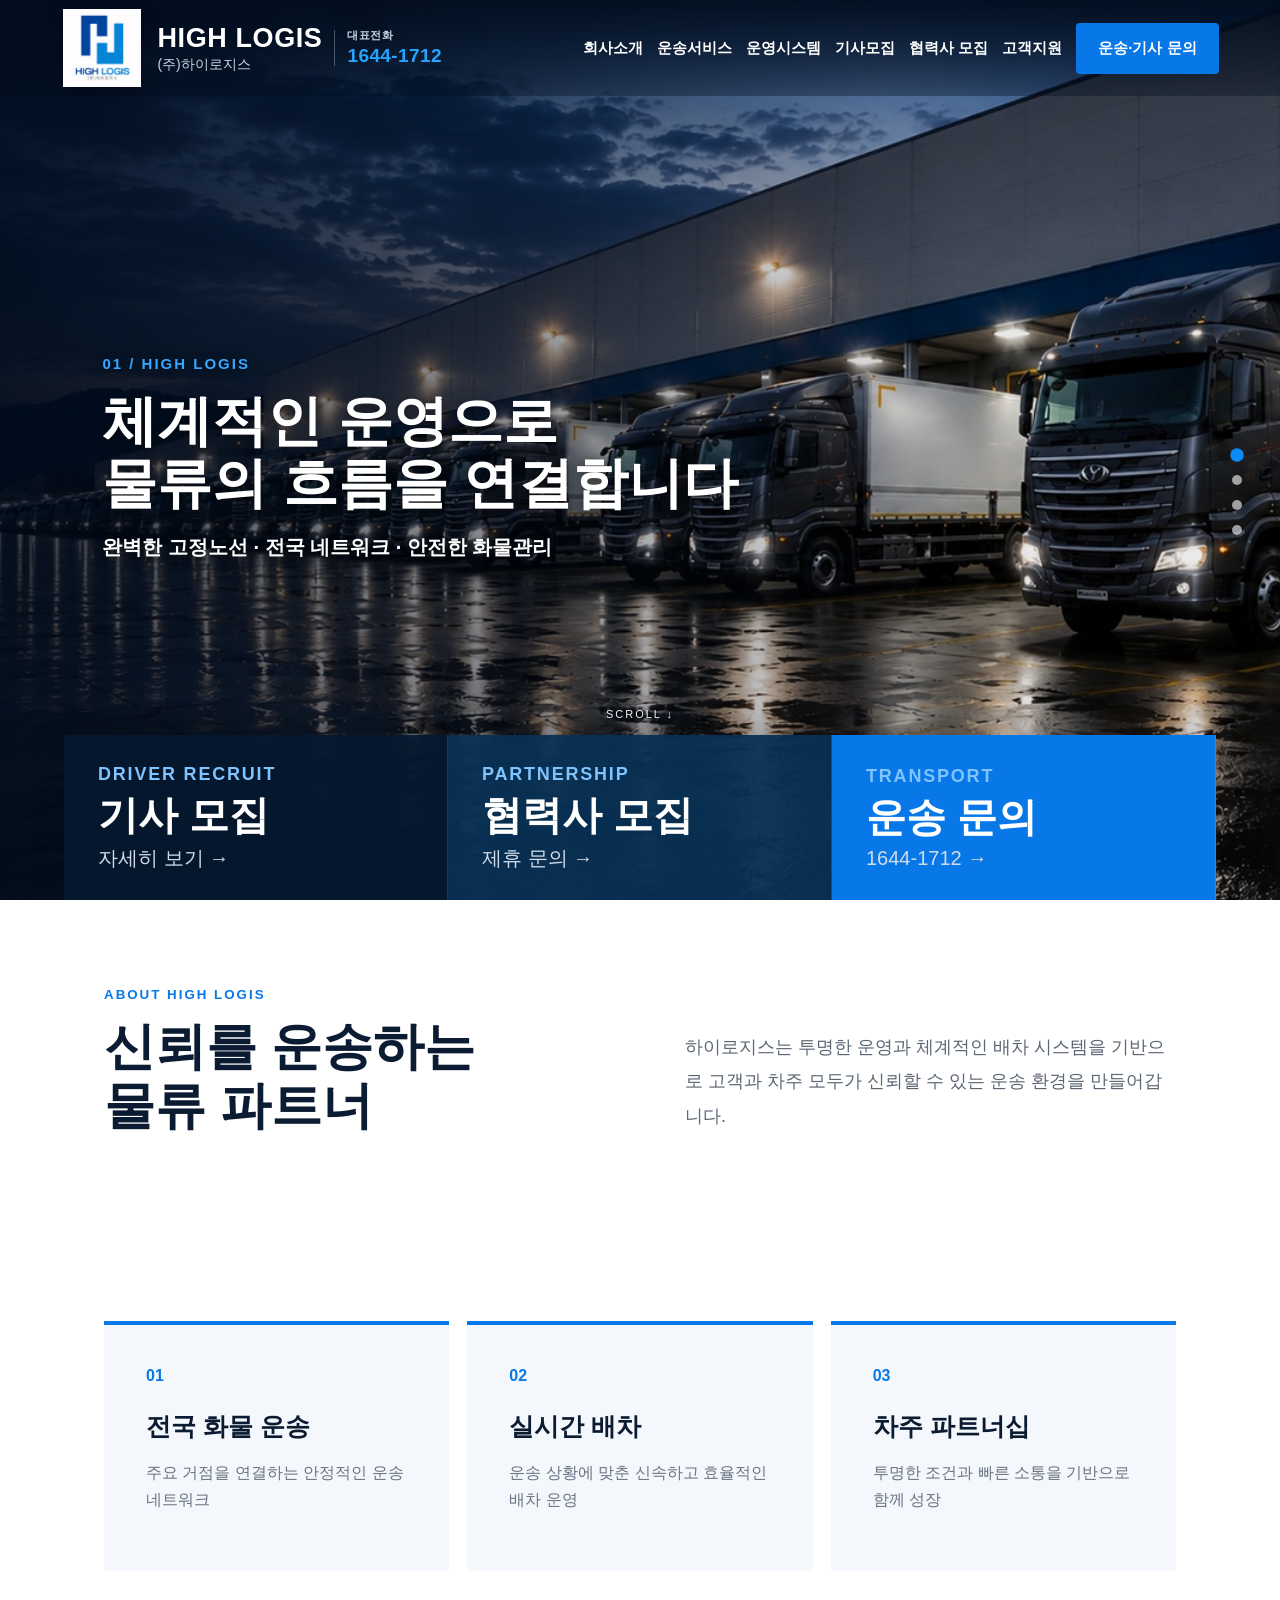
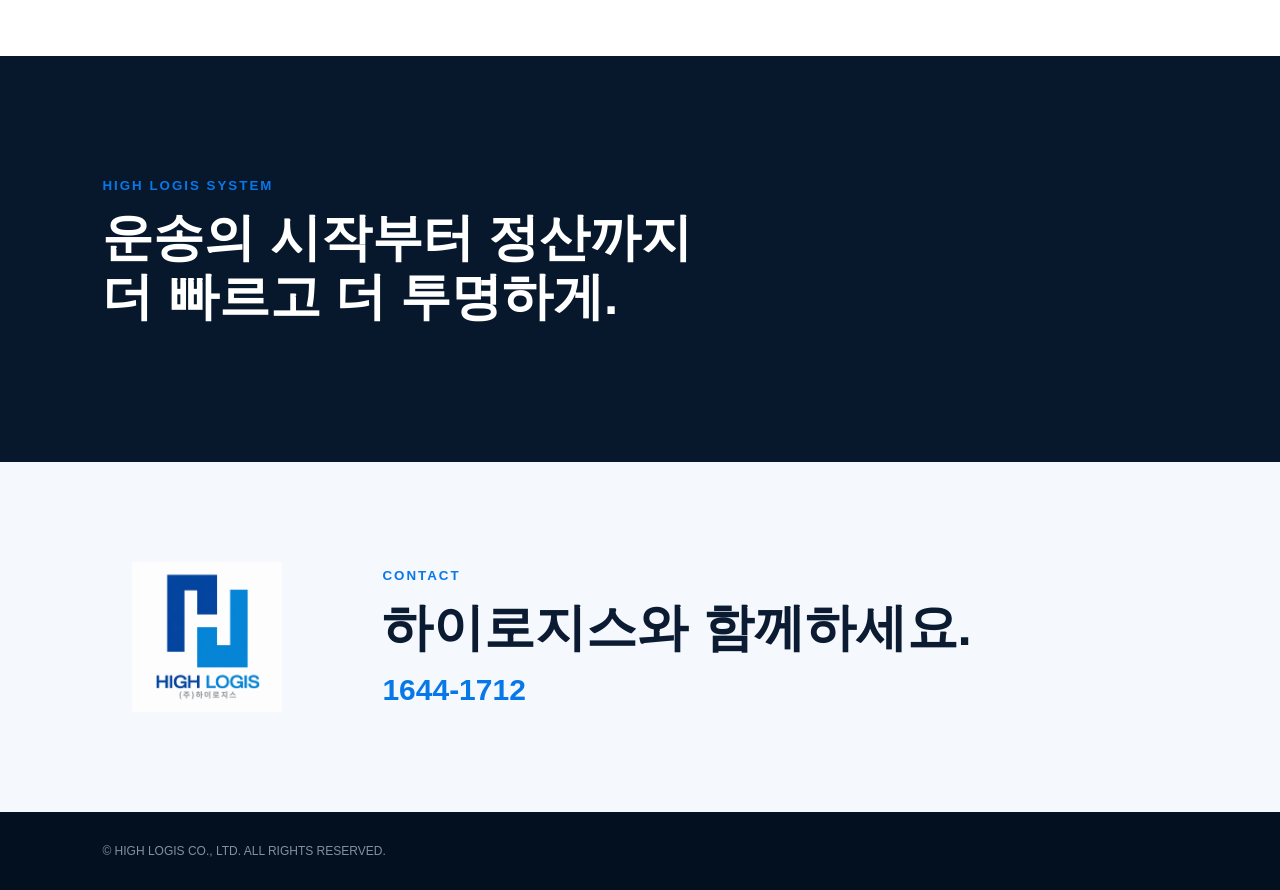
==== index.html @ a231435c "Add files via upload" ====
<!doctype html>
<html lang="ko">
<head>
  <meta charset="utf-8">
  <meta name="viewport" content="width=device-width,initial-scale=1">
  <meta name="description" content="주식회사 하이로지스 - 정직한 운송, 빠른 정산">
  <title>주식회사 하이로지스 | HIGH LOGIS</title>
  <link rel="stylesheet" href="style.css?v=9">
</head>
<body>
<header class="header">
  <a class="brand" href="#top"><img src="logo.png" alt="HIGH LOGIS"><span><strong>HIGH LOGIS</strong><small>(주)하이로지스</small></span></a>
  <a class="header-phone" href="tel:1644-1712"><small>대표전화</small><strong>1644-1712</strong></a>
  <nav class="nav">
    <a href="about.html">회사소개</a><a href="service.html">운송서비스</a><a href="system.html" onclick="window.location.href='system.html'; return false;">운영시스템</a><a href="driver.html">기사모집</a><a href="partner.html">협력사 모집</a><a href="#contact">고객지원</a>
  </nav>
  <a class="cta" href="#" class="cta inquiry-open">운송·기사 문의</a>
</header>

<main id="top">
<section class="hero" aria-label="하이로지스 메인 슬라이드">
  <div class="slides">
    <!-- 확정 순서: 기존 3 → 2 → 1 → 4 -->
    <article class="slide active" style="--bg:url('slide3.jpg')"><div class="shade"></div><div class="copy"><span>01 / HIGH LOGIS</span><h1>체계적인 운영으로<br>물류의 흐름을 연결합니다</h1><p>완벽한 고정노선 · 전국 네트워크 · 안전한 화물관리</p></div></article>
    <article class="slide" style="--bg:url('slide2.jpg')"><div class="shade"></div><div class="copy dark"><span>02 / TRANSPORT</span><h2>전국을 연결하는<br>전문 운송 서비스</h2><p>수도권부터 중·장거리까지 안정적인 운송 서비스를 제공합니다.</p></div></article>
    <article class="slide" style="--bg:url('slide1.jpg')"><div class="shade"></div><div class="copy"><span>03 / TRUST</span><h2>정직한 운송,<br>빠른 정산</h2><p>신뢰로 연결하는 운송 파트너, 하이로지스</p></div></article>
    <article class="slide" style="--bg:url('slide4.jpg')"><div class="shade"></div><div class="copy dark"><span>04 / PROMISE</span><h2>24시간 멈추지 않는<br>하이로지스의 약속</h2><p>고객의 소중한 화물을 안전하고 신속하게 목적지까지 운송합니다.</p></div></article>
  </div>
  <div class="dots" aria-label="슬라이드 선택"><button class="on" aria-label="1번"></button><button aria-label="2번"></button><button aria-label="3번"></button><button aria-label="4번"></button></div>
  <div class="scroll">SCROLL ↓</div>
  <div class="quickbar">
    <a id="drivers" href="driver.html"><small>DRIVER RECRUIT</small><strong>기사 모집</strong><span>자세히 보기 →</span></a>
    <a id="partners" href="partner.html"><small>PARTNERSHIP</small><strong>협력사 모집</strong><span>제휴 문의 →</span></a>
    <a href="tel:1644-1712"><small>TRANSPORT</small><strong>운송 문의</strong><span>1644-1712 →</span></a>
  </div>
</section>

<section id="company" class="section intro"><div><small>ABOUT HIGH LOGIS</small><h2>신뢰를 운송하는<br>물류 파트너</h2></div><p>하이로지스는 투명한 운영과 체계적인 배차 시스템을 기반으로 고객과 차주 모두가 신뢰할 수 있는 운송 환경을 만들어갑니다.</p></section>
<section id="service" class="section cards"><article><b>01</b><h3>전국 화물 운송</h3><p>주요 거점을 연결하는 안정적인 운송 네트워크</p></article><article><b>02</b><h3>실시간 배차</h3><p>운송 상황에 맞춘 신속하고 효율적인 배차 운영</p></article><article><b>03</b><h3>차주 파트너십</h3><p>투명한 조건과 빠른 소통을 기반으로 함께 성장</p></article></section>
<section id="system" class="band"><small>HIGH LOGIS SYSTEM</small><h2>운송의 시작부터 정산까지<br>더 빠르고 더 투명하게.</h2></section>
<section id="contact" class="contact"><img src="logo.png" alt="HIGH LOGIS"><div><small>CONTACT</small><h2>하이로지스와 함께하세요.</h2><a href="tel:1644-1712">1644-1712</a></div></section>
</main>

<div class="inquiry-modal" id="inquiryModal" aria-hidden="true"><div class="inquiry-backdrop"></div><div class="inquiry-box"><button class="inquiry-close" aria-label="닫기">×</button><small>HIGH LOGIS CONTACT</small><h2>어떤 상담이 필요하신가요?</h2><p>문의 유형을 선택해 주세요.</p><div class="inquiry-options"><a href="service.html"><b>운송 문의</b><span>기업 화물 · 고정노선 · 운송 상담 →</span></a><a href="driver.html"><b>기사 문의</b><span>기사 지원 · 노선 · 차량 상담 →</span></a><a href="partner.html"><b>협력사 문의</b><span>화주사 · 운송사 · 물류 제휴 →</span></a></div><a class="inquiry-phone" href="tel:1644-1712">대표전화 1644-1712</a></div></div>
<footer>© HIGH LOGIS CO., LTD. ALL RIGHTS RESERVED.</footer>
<script src="script.js?v=9"></script>
</body>
</html>
---- style.css ----
*{box-sizing:border-box}html{scroll-behavior:smooth}body{margin:0;font-family:Pretendard,"Noto Sans KR",Arial,sans-serif;color:#0b1c32;background:#fff}.header{height:86px;position:fixed;top:0;left:0;right:0;z-index:50;display:flex;align-items:center;padding:10px 5vw;background:linear-gradient(180deg,rgba(2,13,29,.92),rgba(2,13,29,.35));transition:.3s}.header.scrolled{background:rgba(2,13,29,.96);box-shadow:0 8px 30px #0003}.brand img{width:138px;height:66px;object-fit:contain;filter:drop-shadow(0 2px 8px #0005)}.nav{margin-left:auto;display:flex;gap:34px}.nav a,.cta{color:white;text-decoration:none;font-weight:700;font-size:15px}.cta{margin-left:36px;background:#0878e8;padding:14px 20px;border-radius:4px}.hero{height:100vh;min-height:650px;position:relative;overflow:hidden;background:#03101f}.slides,.slide{position:absolute;inset:0}.slide{opacity:0;pointer-events:none;transition:opacity 1.2s ease;background:#061326}.slide::before{content:"";position:absolute;inset:-4%;background-image:var(--bg);background-size:cover;background-position:center;transform:scale(1.03);animation:ken 9s ease-in-out infinite alternate}.slide.active{opacity:1;pointer-events:auto}.shade{position:absolute;inset:0;background:linear-gradient(90deg,rgba(0,10,25,.78) 0%,rgba(0,10,25,.42) 42%,rgba(0,0,0,.08) 75%)}.copy{position:absolute;z-index:2;left:8vw;top:50%;transform:translateY(-42%);color:#fff;text-shadow:0 2px 12px #0007}.copy span{font-size:14px;letter-spacing:2px;font-weight:800;color:#39a7ff}.copy h1,.copy h2{font-size:clamp(38px,4.3vw,74px);line-height:1.12;margin:18px 0}.copy p{font-size:clamp(15px,1.25vw,21px);font-weight:600}.copy.dark{color:#fff}.dots{position:absolute;z-index:5;right:3vw;top:50%;display:grid;gap:15px}.dots button{width:10px;height:10px;border:0;border-radius:50%;background:#fff9;padding:0;cursor:pointer}.dots button.on{background:#0b8cf5;transform:scale(1.35)}.scroll{position:absolute;z-index:5;bottom:26px;left:50%;transform:translateX(-50%);color:#fff;font-size:11px;letter-spacing:2px}.section{max-width:1200px;margin:auto;padding:110px 5vw}.intro{display:grid;grid-template-columns:1fr 1fr;gap:90px;align-items:end}.intro small,.band small,.contact small{color:#0878e8;font-weight:900;letter-spacing:2px}.intro h2,.band h2,.contact h2{font-size:clamp(34px,4vw,58px);line-height:1.15;margin:15px 0}.intro p{font-size:18px;line-height:1.9;color:#5c6775}.cards{display:grid;grid-template-columns:repeat(3,1fr);gap:18px;padding-top:0}.cards article{background:#f4f7fb;padding:42px;min-height:240px;border-top:4px solid #0878e8}.cards b{color:#0878e8}.cards h3{font-size:25px;margin:25px 0 12px}.cards p{color:#697484;line-height:1.7}.band{background:#07182c;color:#fff;padding:120px 8vw}.band h2{max-width:900px}.contact{padding:100px 8vw;display:flex;align-items:center;gap:70px;background:#f5f8fc}.contact img{width:210px;height:150px;object-fit:contain}.contact a{font-size:30px;font-weight:900;color:#0878e8;text-decoration:none}footer{background:#03101f;color:#8290a2;padding:32px 8vw;font-size:12px}@keyframes ken{from{transform:scale(1.03) translate3d(0,0,0)}to{transform:scale(1.12) translate3d(-1%,1%,0)}}@media(max-width:800px){.header{height:72px;padding:6px 18px}.brand img{width:105px;height:58px}.nav{display:none}.cta{margin-left:auto;font-size:12px;padding:11px 13px}.hero{min-height:600px}.slide::before{background-position:62% center}.copy{left:7vw;right:7vw;top:58%}.copy h1,.copy h2{font-size:38px}.copy p{font-size:14px;max-width:80%}.dots{right:18px}.intro{grid-template-columns:1fr;gap:20px}.cards{grid-template-columns:1fr}.section{padding:75px 7vw}.contact{padding:70px 7vw;gap:20px}.contact img{width:110px;height:100px}.contact h2{font-size:30px}}

/* v6: 기존 정상 화면을 유지하면서 상단/하단만 보강 */
.header{height:80px;padding:7px 5vw}
.brand{display:flex;align-items:center;gap:11px;text-decoration:none;color:#fff;min-width:230px}
.brand img{width:66px;height:62px}
.brand span{display:flex;flex-direction:column;line-height:1.05}
.brand strong{font-size:19px;letter-spacing:.6px}
.brand small{font-size:10px;color:#c8d5e5;margin-top:5px}
.nav{gap:24px}
.nav a{font-size:14px}
.cta{margin-left:25px;padding:13px 18px}
.quickbar{position:absolute;z-index:8;left:5vw;right:5vw;bottom:0;height:105px;display:grid;grid-template-columns:repeat(3,1fr);box-shadow:0 -10px 30px #0003}
.quickbar a{display:flex;flex-direction:column;justify-content:center;padding:17px 28px;text-decoration:none;color:#fff;background:rgba(5,24,46,.94);border-right:1px solid #ffffff20}
.quickbar a:nth-child(2){background:rgba(8,48,84,.95)}
.quickbar a:nth-child(3){background:#0878e8}
.quickbar small{font-size:9px;letter-spacing:1.5px;color:#7fc3ff;font-weight:900}
.quickbar strong{font-size:19px;margin:5px 0}
.quickbar span{font-size:11px;color:#d1dbe7}
.scroll{bottom:120px}
.section{padding-top:85px;padding-bottom:85px}
@media(max-width:1150px){.nav{gap:14px}.nav a{font-size:12px}.brand{min-width:195px}.brand strong{font-size:16px}.cta{margin-left:14px}}
@media(max-width:800px){.brand{min-width:0}.brand img{width:52px;height:54px}.brand strong{font-size:14px}.brand small{font-size:8px}.quickbar{left:0;right:0;height:145px}.quickbar a{padding:12px 9px}.quickbar strong{font-size:14px}.quickbar span{font-size:9px}.quickbar small{font-size:7px}.scroll{display:none}}

/* V7 typography */
@media (min-width:1160px){
.header{height:96px;padding:8px 4.8vw}
.brand{min-width:300px;gap:14px}
.brand img{width:82px;height:78px}
.brand strong{font-size:27px}
.brand small{font-size:14px}
.nav{gap:26px}
.nav a{font-size:18px;font-weight:800}
.cta{margin-left:26px;padding:16px 22px;font-size:17px}
.copy span{font-size:15px}
.copy p{font-size:20px;font-weight:700}
.quickbar{height:110px}
.quickbar a{padding:16px 25px}
.quickbar small{font-size:10px}
.quickbar strong{font-size:21px}
.quickbar span{font-size:12px}
.scroll{bottom:124px}
}


/* V8 - requested stronger typography */
@media (min-width:1160px){
  /* top menu: about 50% larger than V7 */
  .nav{gap:24px}
  .nav a{font-size:27px;font-weight:800}
  .cta{font-size:20px;padding:16px 22px}

  /* bottom menu: about 2x V7 */
  .quickbar{height:165px}
  .quickbar a{padding:24px 34px}
  .quickbar small{font-size:18px;letter-spacing:1.8px}
  .quickbar strong{font-size:40px;line-height:1.05;margin:9px 0}
  .quickbar span{font-size:20px}
  .scroll{bottom:180px}
}

/* keep navigation usable on slightly narrower desktops */
@media (min-width:1160px) and (max-width:1500px){
  .brand{min-width:245px}
  .nav{gap:16px}
  .nav a{font-size:22px}
  .cta{margin-left:16px;font-size:17px}
}


/* V9 - top navigation restored, phone added; V8 bottom menu preserved */
@media (min-width:1160px){
  .nav{
    gap:26px;
  }
  .nav a{
    font-size:18px;
    font-weight:800;
  }
  .cta{
    margin-left:26px;
    padding:16px 22px;
    font-size:17px;
  }

  .header-phone{
    display:flex;
    flex-direction:column;
    justify-content:center;
    margin-left:22px;
    padding-left:22px;
    border-left:1px solid rgba(255,255,255,.28);
    text-decoration:none;
    white-space:nowrap;
    line-height:1.05;
  }
  .header-phone small{
    color:#c9d6e5;
    font-size:11px;
    font-weight:700;
    margin-bottom:5px;
    letter-spacing:.5px;
  }
  .header-phone strong{
    color:#25a4ff;
    font-size:23px;
    font-weight:900;
    letter-spacing:.4px;
  }

  /* keep V8 bottom menu exactly prominent */
  .quickbar{height:165px}
  .quickbar a{padding:24px 34px}
  .quickbar small{font-size:18px;letter-spacing:1.8px}
  .quickbar strong{font-size:40px;line-height:1.05;margin:9px 0}
  .quickbar span{font-size:20px}
  .scroll{bottom:180px}
}

@media (min-width:1160px) and (max-width:1500px){
  .brand{min-width:245px}
  .header-phone{margin-left:12px;padding-left:12px}
  .header-phone strong{font-size:19px}
  .nav{gap:14px}
  .nav a{font-size:15px}
  .cta{margin-left:14px;font-size:15px}
}

@media (max-width:1159px){
  .header-phone{display:none}
}
/* inquiry selector */
.inquiry-modal{display:none;position:fixed;inset:0;z-index:999}.inquiry-modal.open{display:block}.inquiry-backdrop{position:absolute;inset:0;background:rgba(0,10,25,.72);backdrop-filter:blur(4px)}.inquiry-box{position:absolute;left:50%;top:50%;transform:translate(-50%,-50%);width:min(720px,90vw);background:#fff;padding:48px;border-radius:8px;box-shadow:0 30px 80px #0006}.inquiry-close{position:absolute;right:20px;top:14px;border:0;background:none;font-size:34px;cursor:pointer;color:#26384d}.inquiry-box>small{color:#0878e8;font-weight:900;letter-spacing:2px}.inquiry-box h2{font-size:32px;margin:10px 0 6px}.inquiry-box>p{color:#687585;margin:0 0 25px}.inquiry-options{display:grid;grid-template-columns:repeat(3,1fr);gap:10px}.inquiry-options a{padding:24px 18px;background:#f3f7fb;text-decoration:none;color:#0b1c32;border-top:3px solid #0878e8}.inquiry-options b{display:block;font-size:20px;margin-bottom:10px}.inquiry-options span{font-size:12px;color:#687585;line-height:1.5}.inquiry-phone{display:block;margin-top:22px;text-align:center;background:#0878e8;color:#fff!important;text-decoration:none;padding:15px;font-weight:900;border-radius:4px}@media(max-width:800px){.inquiry-box{padding:34px 20px}.inquiry-options{grid-template-columns:1fr}.inquiry-box h2{font-size:25px}}
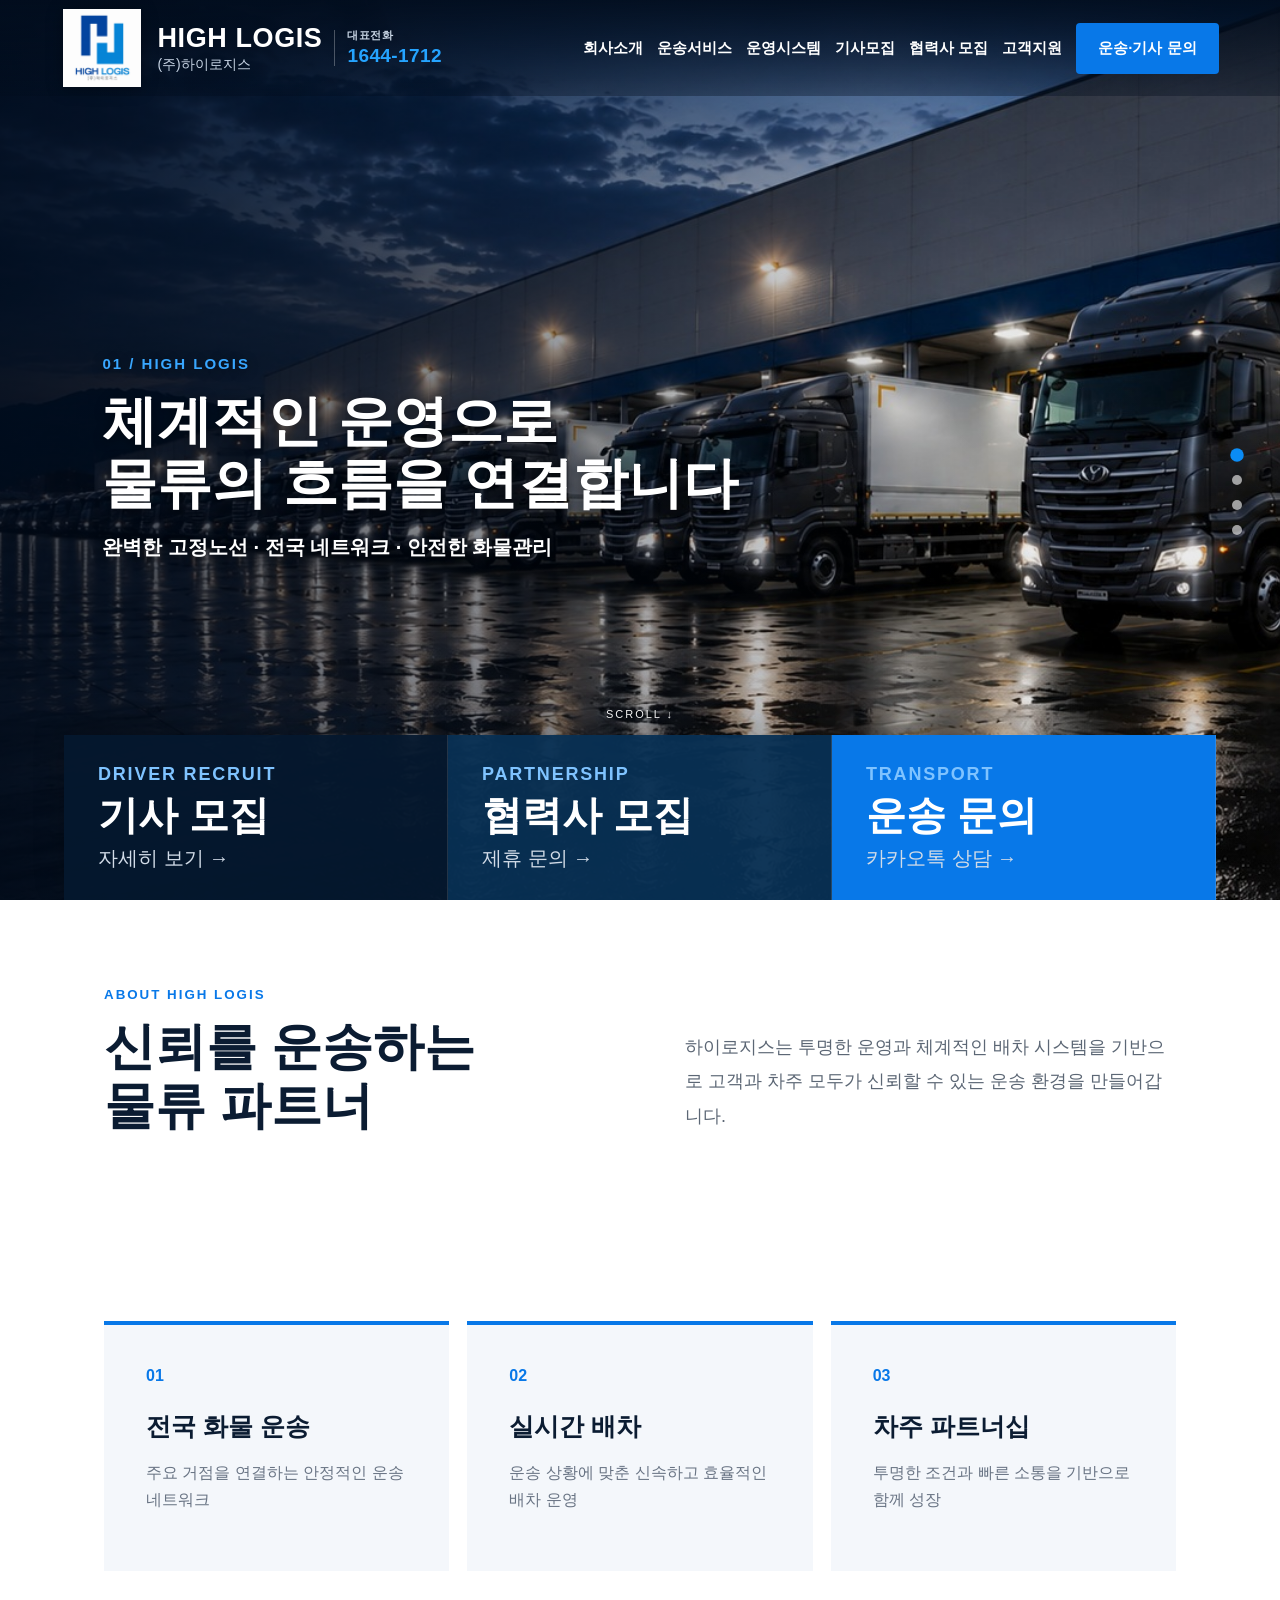
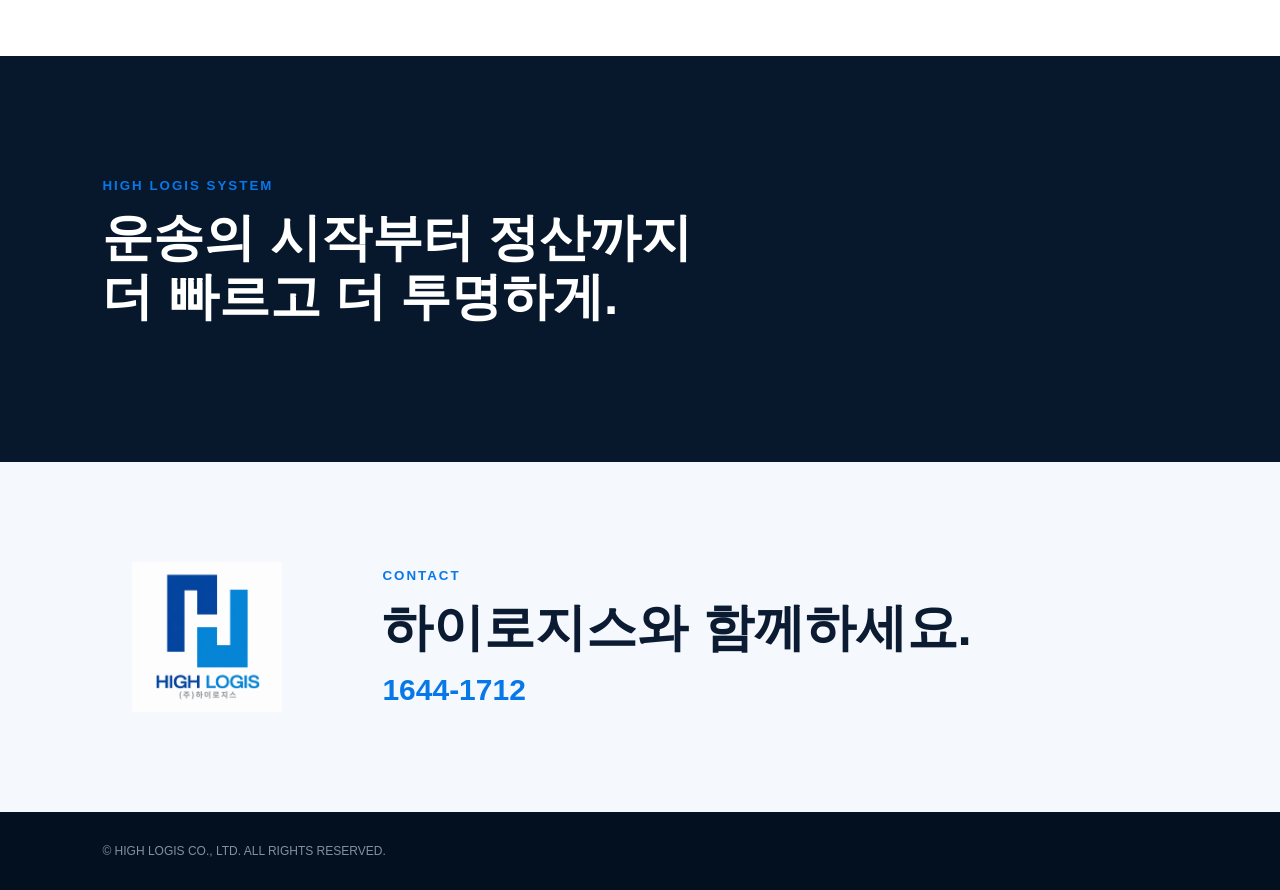
==== commit efcc2b89: "Add files via upload" ====
--- a/index.html
+++ b/index.html
@@ -12,7 +12,7 @@
   <a class="brand" href="#top"><img src="logo.png" alt="HIGH LOGIS"><span><strong>HIGH LOGIS</strong><small>(주)하이로지스</small></span></a>
   <a class="header-phone" href="tel:1644-1712"><small>대표전화</small><strong>1644-1712</strong></a>
   <nav class="nav">
-    <a href="about.html">회사소개</a><a href="service.html">운송서비스</a><a href="system.html" onclick="window.location.href='system.html'; return false;">운영시스템</a><a href="driver.html">기사모집</a><a href="partner.html">협력사 모집</a><a href="#contact">고객지원</a>
+    <a href="about.html">회사소개</a><a href="service.html">운송서비스</a><a href="system.html" onclick="window.location.href='system.html'; return false;">운영시스템</a><a href="driver.html#driver-apply">기사모집</a><a href="partner.html">협력사 모집</a><a href="#contact">고객지원</a>
   </nav>
   <a class="cta" href="#" class="cta inquiry-open">운송·기사 문의</a>
 </header>
@@ -31,7 +31,7 @@
   <div class="quickbar">
     <a id="drivers" href="driver.html"><small>DRIVER RECRUIT</small><strong>기사 모집</strong><span>자세히 보기 →</span></a>
     <a id="partners" href="partner.html"><small>PARTNERSHIP</small><strong>협력사 모집</strong><span>제휴 문의 →</span></a>
-    <a href="tel:1644-1712"><small>TRANSPORT</small><strong>운송 문의</strong><span>1644-1712 →</span></a>
+    <a href="https://pf.kakao.com/_xnxcbwX" target="_blank" rel="noopener"><small>TRANSPORT</small><strong>운송 문의</strong><span>카카오톡 상담 →</span></a>
   </div>
 </section>
 
@@ -41,7 +41,7 @@
 <section id="contact" class="contact"><img src="logo.png" alt="HIGH LOGIS"><div><small>CONTACT</small><h2>하이로지스와 함께하세요.</h2><a href="tel:1644-1712">1644-1712</a></div></section>
 </main>
 
-<div class="inquiry-modal" id="inquiryModal" aria-hidden="true"><div class="inquiry-backdrop"></div><div class="inquiry-box"><button class="inquiry-close" aria-label="닫기">×</button><small>HIGH LOGIS CONTACT</small><h2>어떤 상담이 필요하신가요?</h2><p>문의 유형을 선택해 주세요.</p><div class="inquiry-options"><a href="service.html"><b>운송 문의</b><span>기업 화물 · 고정노선 · 운송 상담 →</span></a><a href="driver.html"><b>기사 문의</b><span>기사 지원 · 노선 · 차량 상담 →</span></a><a href="partner.html"><b>협력사 문의</b><span>화주사 · 운송사 · 물류 제휴 →</span></a></div><a class="inquiry-phone" href="tel:1644-1712">대표전화 1644-1712</a></div></div>
+<div class="inquiry-modal" id="inquiryModal" aria-hidden="true"><div class="inquiry-backdrop"></div><div class="inquiry-box"><button class="inquiry-close" aria-label="닫기">×</button><small>HIGH LOGIS CONTACT</small><h2>어떤 상담이 필요하신가요?</h2><p>문의 유형을 선택해 주세요.</p><div class="inquiry-options"><a href="https://pf.kakao.com/_xnxcbwX" target="_blank" rel="noopener"><b>운송 문의</b><span>카카오톡 채널에서 빠르게 상담 →</span></a><a href="driver.html#driver-apply"><b>기사 문의</b><span>기사 지원 · 노선 · 차량 상담 →</span></a><a href="partner.html#partner-apply"><b>협력사 문의</b><span>신청서 작성 · 카카오톡 상담 →</span></a></div><a class="inquiry-phone" href="tel:1644-1712">대표전화 1644-1712</a></div></div>
 <footer>© HIGH LOGIS CO., LTD. ALL RIGHTS RESERVED.</footer>
 <script src="script.js?v=9"></script>
 </body>
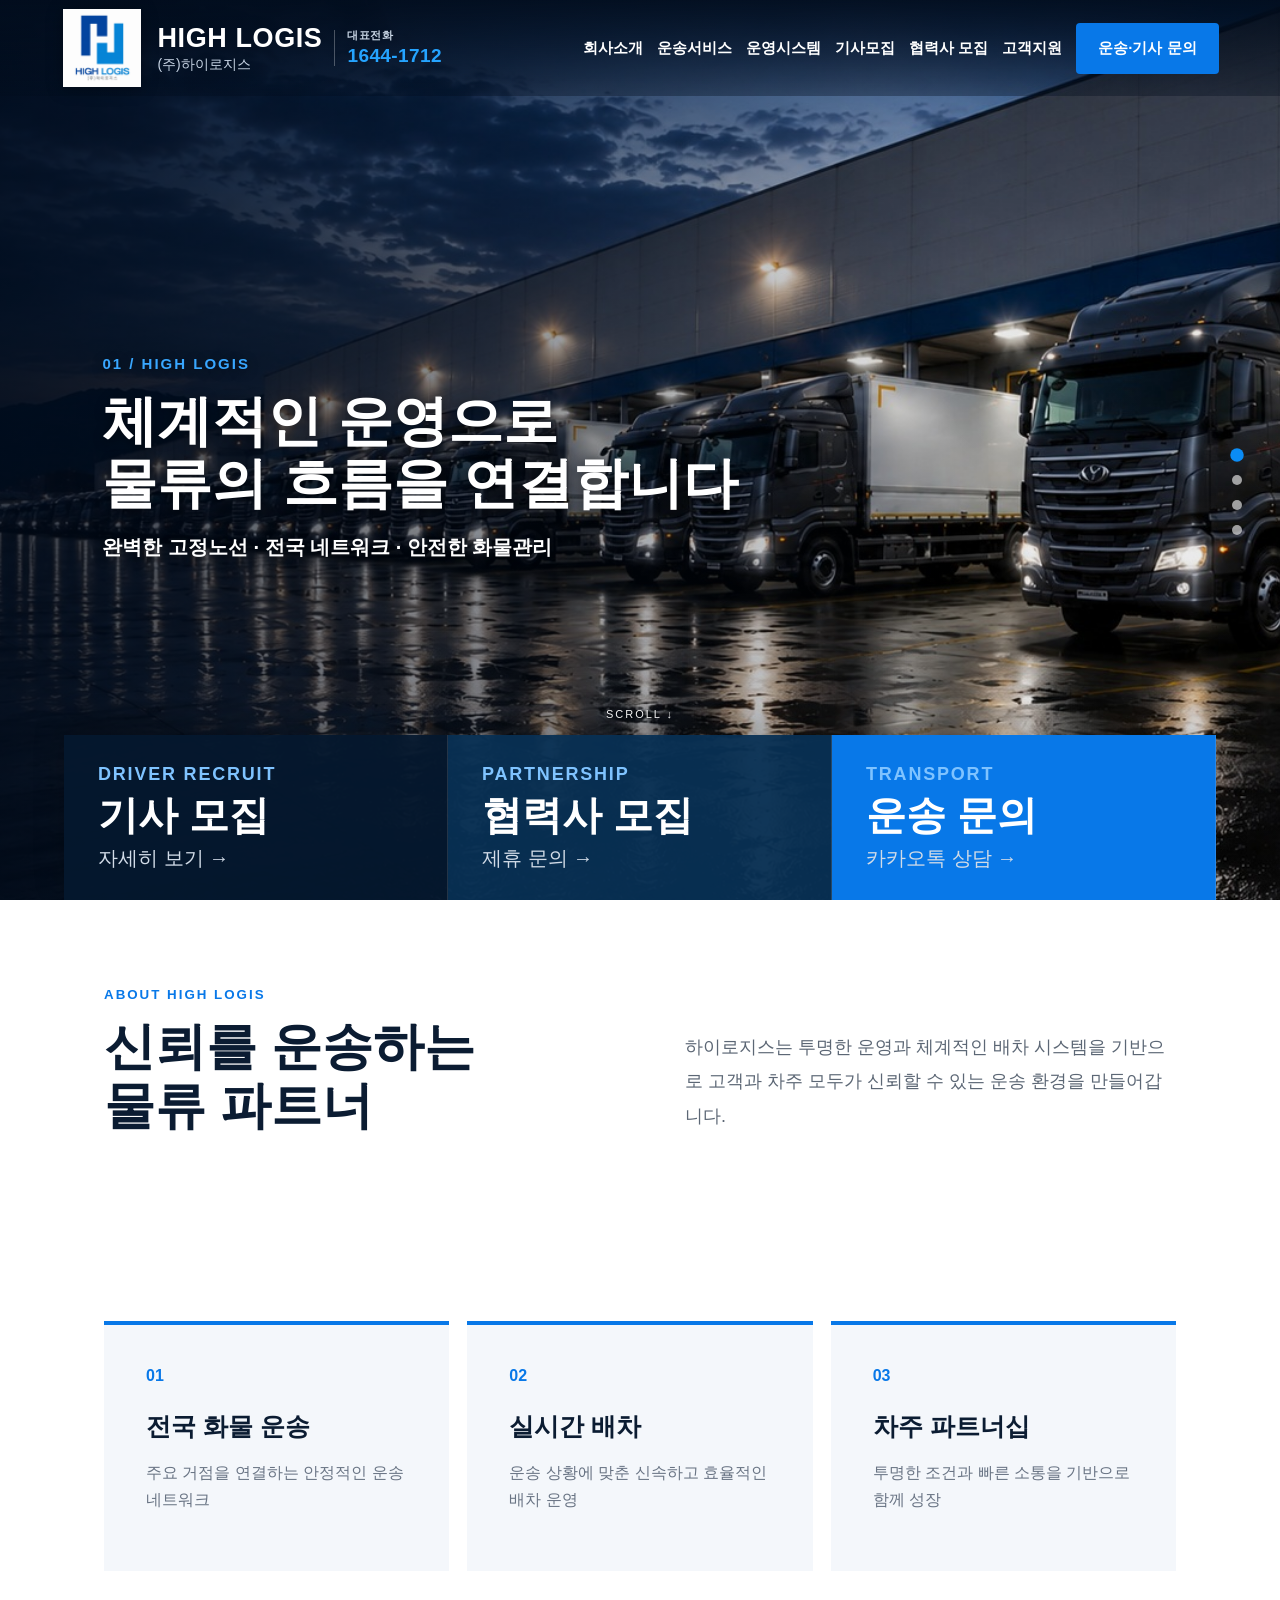
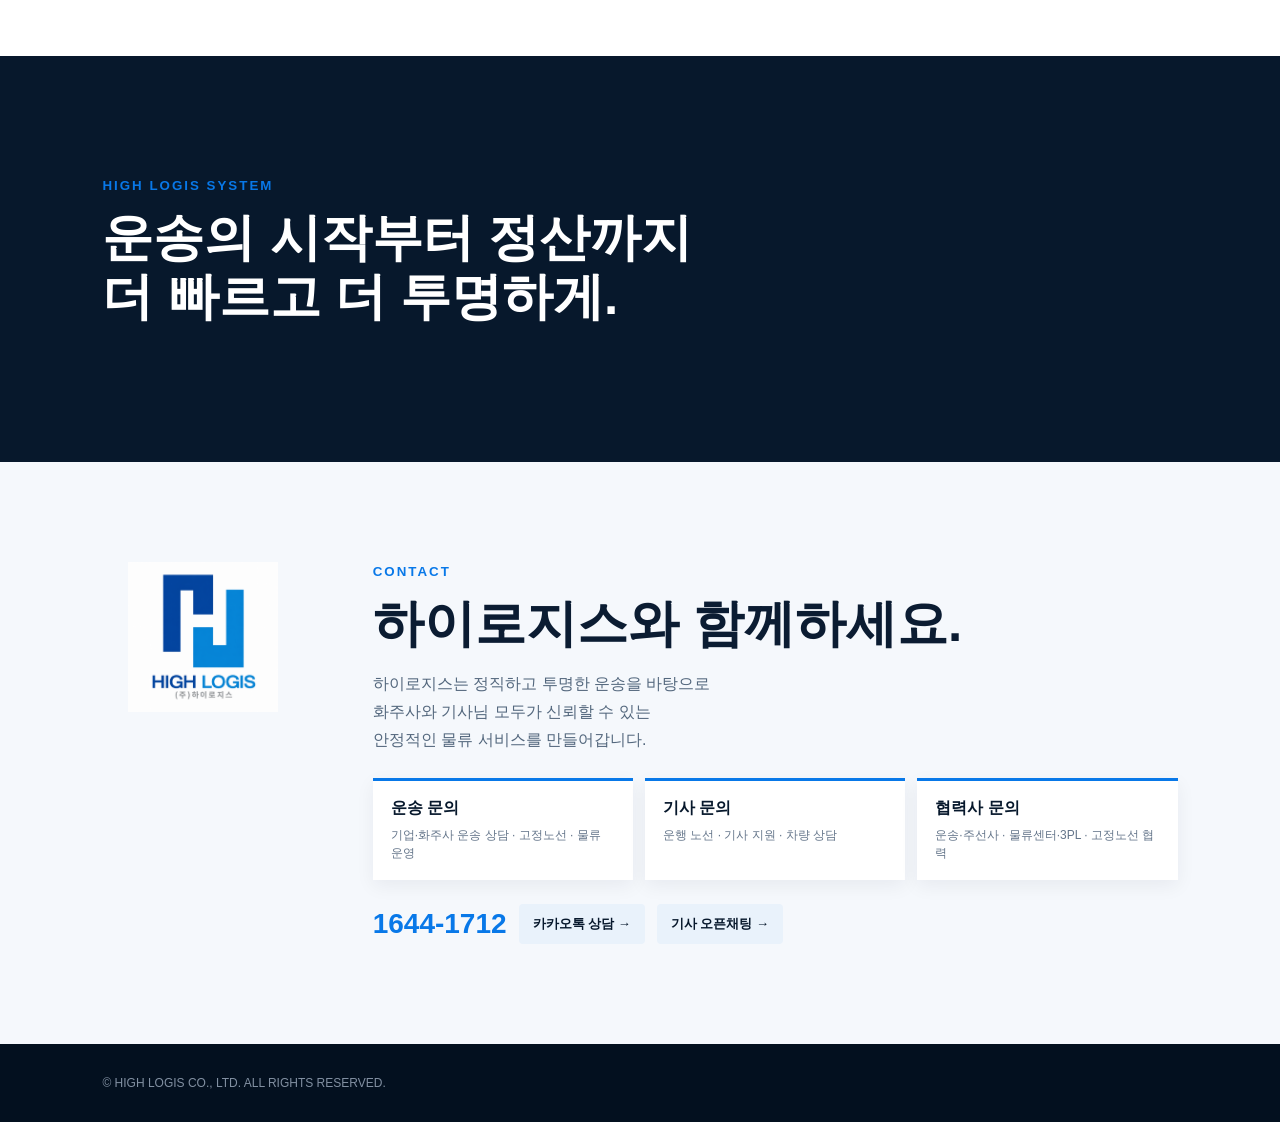
==== commit 930566b2: "Add files via upload" ====
--- a/index.html
+++ b/index.html
@@ -5,16 +5,16 @@
   <meta name="viewport" content="width=device-width,initial-scale=1">
   <meta name="description" content="주식회사 하이로지스 - 정직한 운송, 빠른 정산">
   <title>주식회사 하이로지스 | HIGH LOGIS</title>
-  <link rel="stylesheet" href="style.css?v=9">
+  <link rel="stylesheet" href="style.css?v=20">
 </head>
 <body>
 <header class="header">
   <a class="brand" href="#top"><img src="logo.png" alt="HIGH LOGIS"><span><strong>HIGH LOGIS</strong><small>(주)하이로지스</small></span></a>
   <a class="header-phone" href="tel:1644-1712"><small>대표전화</small><strong>1644-1712</strong></a>
   <nav class="nav">
-    <a href="about.html">회사소개</a><a href="service.html">운송서비스</a><a href="system.html" onclick="window.location.href='system.html'; return false;">운영시스템</a><a href="driver.html#driver-apply">기사모집</a><a href="partner.html">협력사 모집</a><a href="#contact">고객지원</a>
+    <a href="about.html">회사소개</a><a href="service.html">운송서비스</a><a href="system.html" onclick="window.location.href='system.html'; return false;">운영시스템</a><a href="driver.html#driver-apply">기사모집</a><a href="partner.html">협력사 모집</a><a href="support.html">고객지원</a>
   </nav>
-  <a class="cta" href="#" class="cta inquiry-open">운송·기사 문의</a>
+  <a class="cta inquiry-open" href="#">운송·기사 문의</a>
 </header>
 
 <main id="top">
@@ -38,10 +38,10 @@
 <section id="company" class="section intro"><div><small>ABOUT HIGH LOGIS</small><h2>신뢰를 운송하는<br>물류 파트너</h2></div><p>하이로지스는 투명한 운영과 체계적인 배차 시스템을 기반으로 고객과 차주 모두가 신뢰할 수 있는 운송 환경을 만들어갑니다.</p></section>
 <section id="service" class="section cards"><article><b>01</b><h3>전국 화물 운송</h3><p>주요 거점을 연결하는 안정적인 운송 네트워크</p></article><article><b>02</b><h3>실시간 배차</h3><p>운송 상황에 맞춘 신속하고 효율적인 배차 운영</p></article><article><b>03</b><h3>차주 파트너십</h3><p>투명한 조건과 빠른 소통을 기반으로 함께 성장</p></article></section>
 <section id="system" class="band"><small>HIGH LOGIS SYSTEM</small><h2>운송의 시작부터 정산까지<br>더 빠르고 더 투명하게.</h2></section>
-<section id="contact" class="contact"><img src="logo.png" alt="HIGH LOGIS"><div><small>CONTACT</small><h2>하이로지스와 함께하세요.</h2><a href="tel:1644-1712">1644-1712</a></div></section>
+<section id="contact" class="contact contact-rich"><img src="logo.png" alt="HIGH LOGIS"><div class="contact-main"><small>CONTACT</small><h2>하이로지스와 함께하세요.</h2><p class="contact-intro">하이로지스는 정직하고 투명한 운송을 바탕으로<br>화주사와 기사님 모두가 신뢰할 수 있는<br>안정적인 물류 서비스를 만들어갑니다.</p><div class="contact-services"><div><b>운송 문의</b><span>기업·화주사 운송 상담 · 고정노선 · 물류 운영</span></div><div><b>기사 문의</b><span>운행 노선 · 기사 지원 · 차량 상담</span></div><div><b>협력사 문의</b><span>운송·주선사 · 물류센터·3PL · 고정노선 협력</span></div></div><div class="contact-actions"><a class="contact-phone" href="tel:1644-1712">1644-1712</a><a class="contact-link" href="https://pf.kakao.com/_xnxcbwX" target="_blank" rel="noopener">카카오톡 상담 →</a><a class="contact-link" href="https://open.kakao.com/o/guxIoSJi" target="_blank" rel="noopener">기사 오픈채팅 →</a></div></div></section>
 </main>
 
-<div class="inquiry-modal" id="inquiryModal" aria-hidden="true"><div class="inquiry-backdrop"></div><div class="inquiry-box"><button class="inquiry-close" aria-label="닫기">×</button><small>HIGH LOGIS CONTACT</small><h2>어떤 상담이 필요하신가요?</h2><p>문의 유형을 선택해 주세요.</p><div class="inquiry-options"><a href="https://pf.kakao.com/_xnxcbwX" target="_blank" rel="noopener"><b>운송 문의</b><span>카카오톡 채널에서 빠르게 상담 →</span></a><a href="driver.html#driver-apply"><b>기사 문의</b><span>기사 지원 · 노선 · 차량 상담 →</span></a><a href="partner.html#partner-apply"><b>협력사 문의</b><span>신청서 작성 · 카카오톡 상담 →</span></a></div><a class="inquiry-phone" href="tel:1644-1712">대표전화 1644-1712</a></div></div>
+<div class="inquiry-modal" id="inquiryModal" aria-hidden="true"><div class="inquiry-backdrop"></div><div class="inquiry-box inquiry-box-final"><button class="inquiry-close" aria-label="닫기">×</button><small>HIGH LOGIS CONTACT</small><h2>하이로지스 빠른 문의</h2><p>원하시는 상담 방법을 선택해 주세요.</p><div class="inquiry-chat-links"><a class="inquiry-chat kakao" href="https://pf.kakao.com/_xnxcbwX" target="_blank" rel="noopener"><span><small>KAKAO CHANNEL</small><b>카카오톡 1:1 문의</b><em>운송 · 배차 · 정산 · 차량 · 협력 문의</em></span><strong>→</strong></a><a class="inquiry-chat openchat" href="https://open.kakao.com/o/guxIoSJi" target="_blank" rel="noopener"><span><small>DRIVER OPEN CHAT</small><b>기사 오픈채팅방 입장</b><em>노선 정보 · 기사 모집 · 운행 관련 정보</em></span><strong>→</strong></a></div><div class="inquiry-divider"><span>문의 유형 바로가기</span></div><div class="inquiry-options"><a href="https://pf.kakao.com/_xnxcbwX" target="_blank" rel="noopener"><b>운송 문의</b><span>운송 상담 바로가기 →</span></a><a href="driver.html#driver-apply"><b>기사 문의</b><span>기사 지원 신청서 →</span></a><a href="partner.html#partner-apply"><b>협력사 문의</b><span>협력 신청서 작성 →</span></a></div><a class="inquiry-phone" href="tel:1644-1712">대표전화 1644-1712</a></div></div>
 <footer>© HIGH LOGIS CO., LTD. ALL RIGHTS RESERVED.</footer>
 <script src="script.js?v=9"></script>
 </body>
--- a/style.css
+++ b/style.css
@@ -131,3 +131,80 @@
 }
 /* inquiry selector */
 .inquiry-modal{display:none;position:fixed;inset:0;z-index:999}.inquiry-modal.open{display:block}.inquiry-backdrop{position:absolute;inset:0;background:rgba(0,10,25,.72);backdrop-filter:blur(4px)}.inquiry-box{position:absolute;left:50%;top:50%;transform:translate(-50%,-50%);width:min(720px,90vw);background:#fff;padding:48px;border-radius:8px;box-shadow:0 30px 80px #0006}.inquiry-close{position:absolute;right:20px;top:14px;border:0;background:none;font-size:34px;cursor:pointer;color:#26384d}.inquiry-box>small{color:#0878e8;font-weight:900;letter-spacing:2px}.inquiry-box h2{font-size:32px;margin:10px 0 6px}.inquiry-box>p{color:#687585;margin:0 0 25px}.inquiry-options{display:grid;grid-template-columns:repeat(3,1fr);gap:10px}.inquiry-options a{padding:24px 18px;background:#f3f7fb;text-decoration:none;color:#0b1c32;border-top:3px solid #0878e8}.inquiry-options b{display:block;font-size:20px;margin-bottom:10px}.inquiry-options span{font-size:12px;color:#687585;line-height:1.5}.inquiry-phone{display:block;margin-top:22px;text-align:center;background:#0878e8;color:#fff!important;text-decoration:none;padding:15px;font-weight:900;border-radius:4px}@media(max-width:800px){.inquiry-box{padding:34px 20px}.inquiry-options{grid-template-columns:1fr}.inquiry-box h2{font-size:25px}}
+
+/* Final quick inquiry banner */
+.inquiry-box-final{width:min(820px,92vw);background:#07182c;color:#fff;border-top:4px solid #0878e8;padding:42px}.inquiry-box-final .inquiry-close{color:#fff}.inquiry-box-final h2{color:#fff}.inquiry-box-final>p{color:#aebdcd}.inquiry-chat-links{display:grid;grid-template-columns:1fr 1fr;gap:12px;margin:24px 0}.inquiry-chat{display:flex;align-items:center;justify-content:space-between;padding:20px 22px;border:1px solid #1b3856;background:#0b223b;text-decoration:none;color:#fff;border-radius:6px;transition:.2s}.inquiry-chat:hover{transform:translateY(-2px);border-color:#0878e8}.inquiry-chat span{display:block}.inquiry-chat small{display:block;color:#7fa9d4;font-size:10px;font-weight:900;letter-spacing:1.4px;margin-bottom:5px}.inquiry-chat b{display:block;color:#fff;font-size:19px;margin-bottom:5px}.inquiry-chat em{display:block;color:#9fb0c1;font-size:12px;font-style:normal}.inquiry-chat strong{font-size:24px}.inquiry-chat.kakao{border-left:4px solid #fee500}.inquiry-chat.openchat{border-left:4px solid #0878e8}.inquiry-divider{display:flex;align-items:center;gap:12px;margin:22px 0 14px;color:#8194a8;font-size:11px;font-weight:800;letter-spacing:1px}.inquiry-divider:before,.inquiry-divider:after{content:"";height:1px;background:#203a55;flex:1}.inquiry-box-final .inquiry-options a{background:#0b223b;color:#fff;border-top:3px solid #0878e8}.inquiry-box-final .inquiry-options span{color:#9fb0c1}.inquiry-box-final .inquiry-phone{margin-top:18px}@media(max-width:800px){.inquiry-box-final{padding:32px 18px;max-height:92vh;overflow:auto}.inquiry-chat-links{grid-template-columns:1fr}.inquiry-box-final .inquiry-options{grid-template-columns:1fr}.inquiry-chat{padding:16px}}
+
+/* MOBILE FINAL - 2026-09 */
+@media (max-width:800px){
+  body{overflow-x:hidden}
+  .header{height:68px;padding:6px 14px;background:rgba(2,13,29,.97)}
+  .brand{display:flex;align-items:center;min-width:0;text-decoration:none;color:#fff}
+  .brand img{width:48px;height:50px}
+  .brand span{display:block;margin-left:7px;line-height:1.05}
+  .brand strong{display:block;font-size:13px;white-space:nowrap}.brand small{display:block;font-size:7px;margin-top:4px;color:#b9c8d8}
+  .cta{margin-left:auto;padding:10px 11px;font-size:11px;white-space:nowrap}
+  .hero{height:100svh;min-height:650px}
+  .copy{left:7vw;right:7vw;top:47%;transform:translateY(-50%)}
+  .copy h1,.copy h2{font-size:clamp(32px,9vw,42px);line-height:1.18;margin:13px 0}
+  .copy p{font-size:13px;line-height:1.65;max-width:92%}.copy span{font-size:10px}
+  .dots{top:42%;right:13px;gap:12px}
+  .quickbar{height:118px;bottom:0;grid-template-columns:repeat(3,1fr)}
+  .quickbar a{padding:11px 7px;justify-content:center}.quickbar small{font-size:6px;letter-spacing:.5px}.quickbar strong{font-size:13px;line-height:1.2;margin:5px 0}.quickbar span{font-size:8px;line-height:1.3}
+  .section{padding:64px 7vw}.intro h2,.band h2,.contact h2{font-size:30px}.intro p{font-size:15px;line-height:1.75}
+  .cards article{padding:28px;min-height:auto}.cards h3{font-size:21px;margin:16px 0 8px}.band{padding:72px 7vw}
+  .contact{display:block;text-align:center;padding:58px 7vw}.contact img{width:100px;height:80px;margin-bottom:10px}.contact a{font-size:27px}
+  footer{text-align:center;padding:24px 7vw}
+  .inquiry-box-final{width:94vw;padding:27px 16px 20px;max-height:88svh;border-radius:7px}.inquiry-box-final h2{font-size:23px;margin:8px 0}.inquiry-box-final>p{font-size:13px;margin-bottom:14px}.inquiry-chat-links{gap:8px;margin:15px 0}.inquiry-chat{padding:13px 14px}.inquiry-chat b{font-size:16px}.inquiry-chat em{font-size:10px}.inquiry-chat strong{font-size:20px}.inquiry-divider{margin:14px 0 10px}.inquiry-options{gap:7px}.inquiry-options a{padding:13px 14px}.inquiry-options b{font-size:16px;margin-bottom:4px}.inquiry-phone{margin-top:11px!important;padding:12px!important}.inquiry-close{right:12px;top:7px}
+}
+
+/* MOBILE HAMBURGER MENU */
+.mobile-menu-btn{display:none}
+@media(max-width:800px){
+  .header{gap:7px}
+  .mobile-menu-btn{display:flex;order:3;width:38px;height:38px;flex:0 0 38px;border:1px solid rgba(255,255,255,.25);border-radius:5px;background:#0b223b;align-items:center;justify-content:center;flex-direction:column;gap:4px;cursor:pointer;padding:0}
+  .mobile-menu-btn span{display:block;width:18px;height:2px;background:#fff;border-radius:2px;transition:.2s}
+  .mobile-menu-btn.open span:nth-child(1){transform:translateY(6px) rotate(45deg)}
+  .mobile-menu-btn.open span:nth-child(2){opacity:0}
+  .mobile-menu-btn.open span:nth-child(3){transform:translateY(-6px) rotate(-45deg)}
+  .header .brand{order:1;margin-right:auto}
+  .header .cta{order:2;margin-left:0}
+  .header .nav{display:none!important;position:absolute;left:0;right:0;top:68px;background:#07182c;border-top:1px solid rgba(255,255,255,.12);box-shadow:0 14px 28px rgba(0,0,0,.3);padding:8px 0 12px;z-index:1001}
+  .header .nav.mobile-open{display:block!important}
+  .header .nav a{display:block;padding:15px 22px;font-size:15px!important;color:#fff!important;border-bottom:1px solid rgba(255,255,255,.08);text-decoration:none}
+  .header .nav a:last-child{border-bottom:0}
+  .header .nav a.active{color:#49aaff!important;background:#0b223b}
+}
+@media(max-width:390px){
+  .brand span{display:none!important}
+  .brand img{width:44px;height:46px}
+  .cta{font-size:10px;padding:9px 8px}
+}
+
+/* RICH CONTACT FOOTER */
+.contact-rich{align-items:flex-start}
+.contact-rich .contact-main{max-width:820px}
+.contact-intro{margin:16px 0 24px;color:#53677d;font-size:16px;line-height:1.75}
+.contact-services{display:grid;grid-template-columns:repeat(3,1fr);gap:12px;margin:0 0 24px}
+.contact-services div{padding:17px 18px;background:#fff;border-top:3px solid #0878e8;box-shadow:0 6px 18px rgba(7,24,44,.06)}
+.contact-services b{display:block;color:#07182c;font-size:16px;margin-bottom:7px}
+.contact-services span{display:block;color:#64758a;font-size:12px;line-height:1.55}
+.contact-actions{display:flex;align-items:center;gap:12px;flex-wrap:wrap}
+.contact-actions a{text-decoration:none}
+.contact-actions .contact-phone{font-size:28px;font-weight:900;color:#0878e8}
+.contact-actions .contact-link{font-size:13px;font-weight:800;color:#07182c;background:#e9f2fb;padding:11px 14px;border-radius:4px}
+@media(max-width:800px){
+  .contact.contact-rich{display:block;text-align:left;padding:48px 7vw 50px}
+  .contact-rich>img{display:block;width:82px;height:auto;margin:0 0 20px}
+  .contact-rich .contact-main{max-width:none}
+  .contact-rich h2{font-size:29px;line-height:1.25;margin-bottom:12px}
+  .contact-intro{font-size:14px;line-height:1.75;margin:0 0 22px}
+  .contact-intro br{display:none}
+  .contact-services{grid-template-columns:1fr;gap:8px;margin-bottom:22px}
+  .contact-services div{padding:15px 16px}
+  .contact-services b{font-size:15px;margin-bottom:5px}
+  .contact-services span{font-size:12px;line-height:1.5}
+  .contact-actions{display:grid;grid-template-columns:1fr 1fr;gap:8px}
+  .contact-actions .contact-phone{grid-column:1/-1;display:block;font-size:26px;background:#07182c;color:#fff;padding:14px 16px;border-radius:4px;text-align:center}
+  .contact-actions .contact-link{display:block;text-align:center;padding:12px 8px;font-size:12px;background:#e9f2fb}
+}
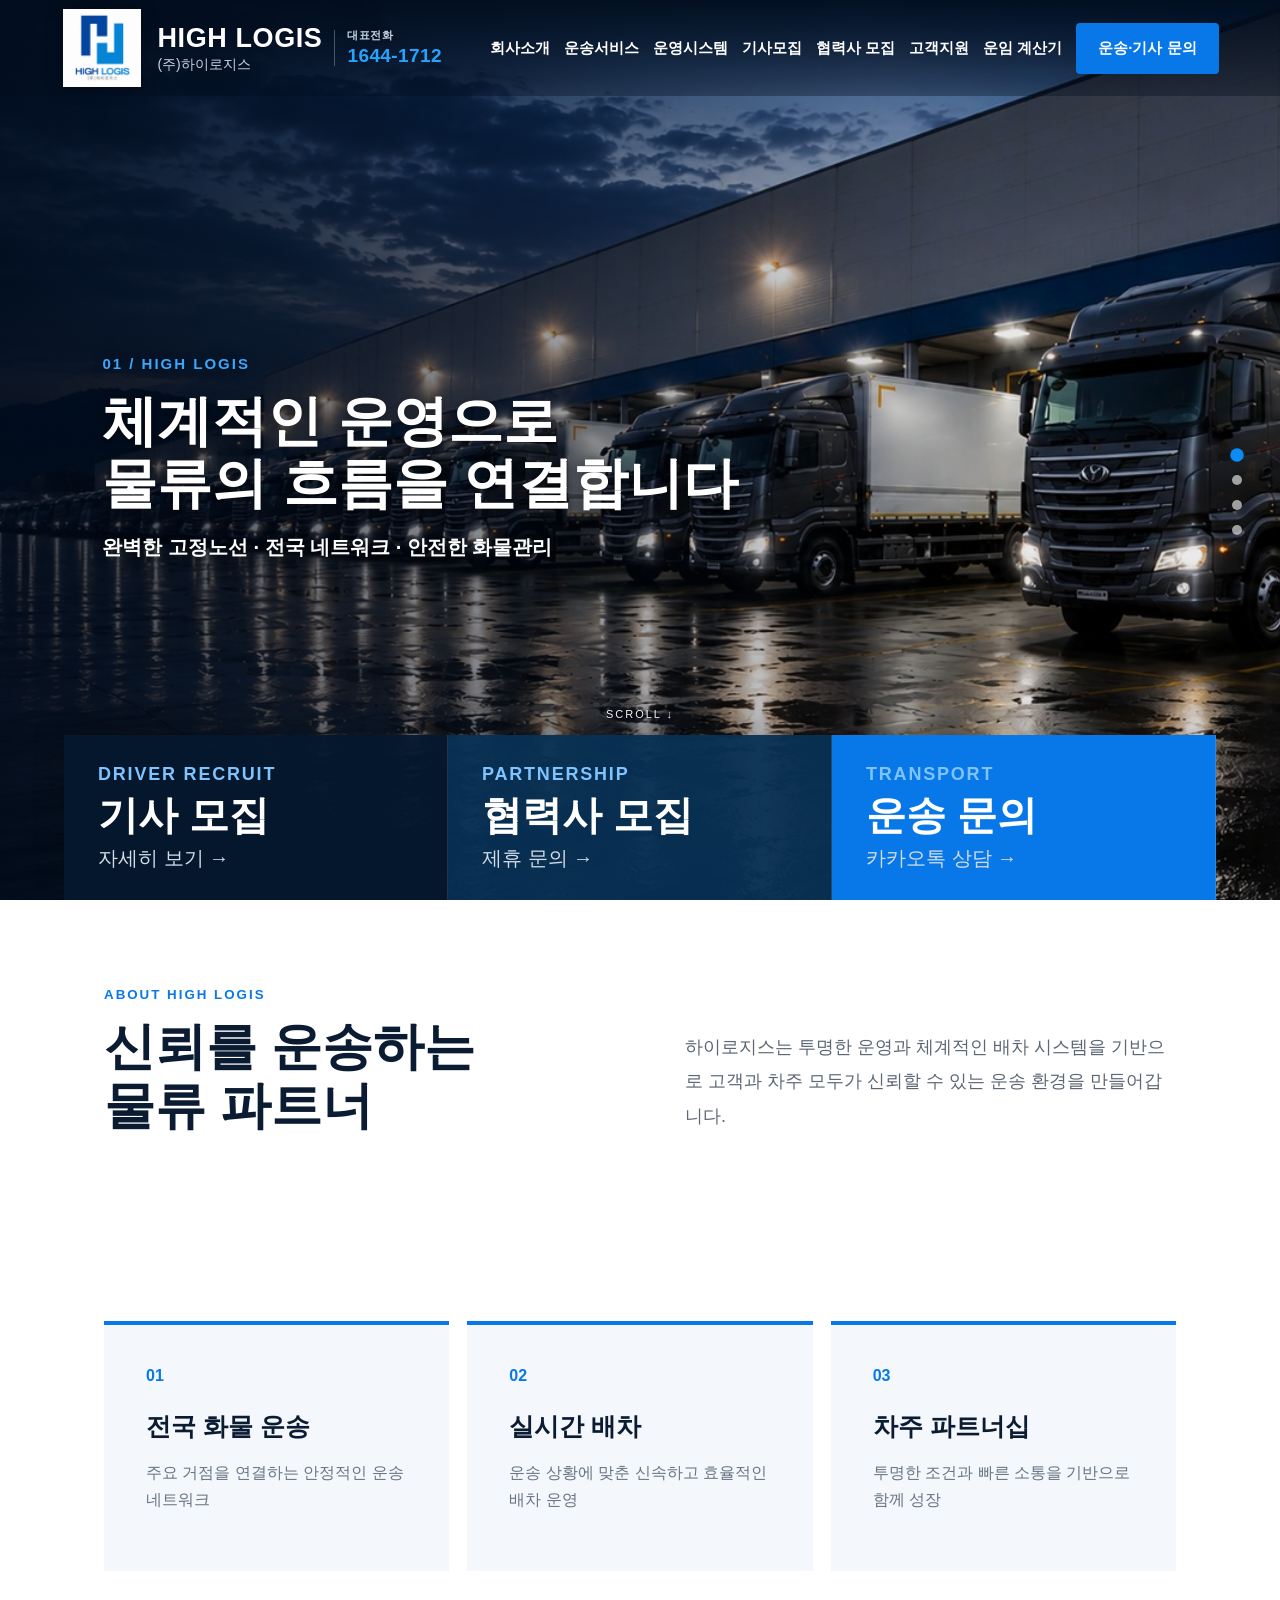
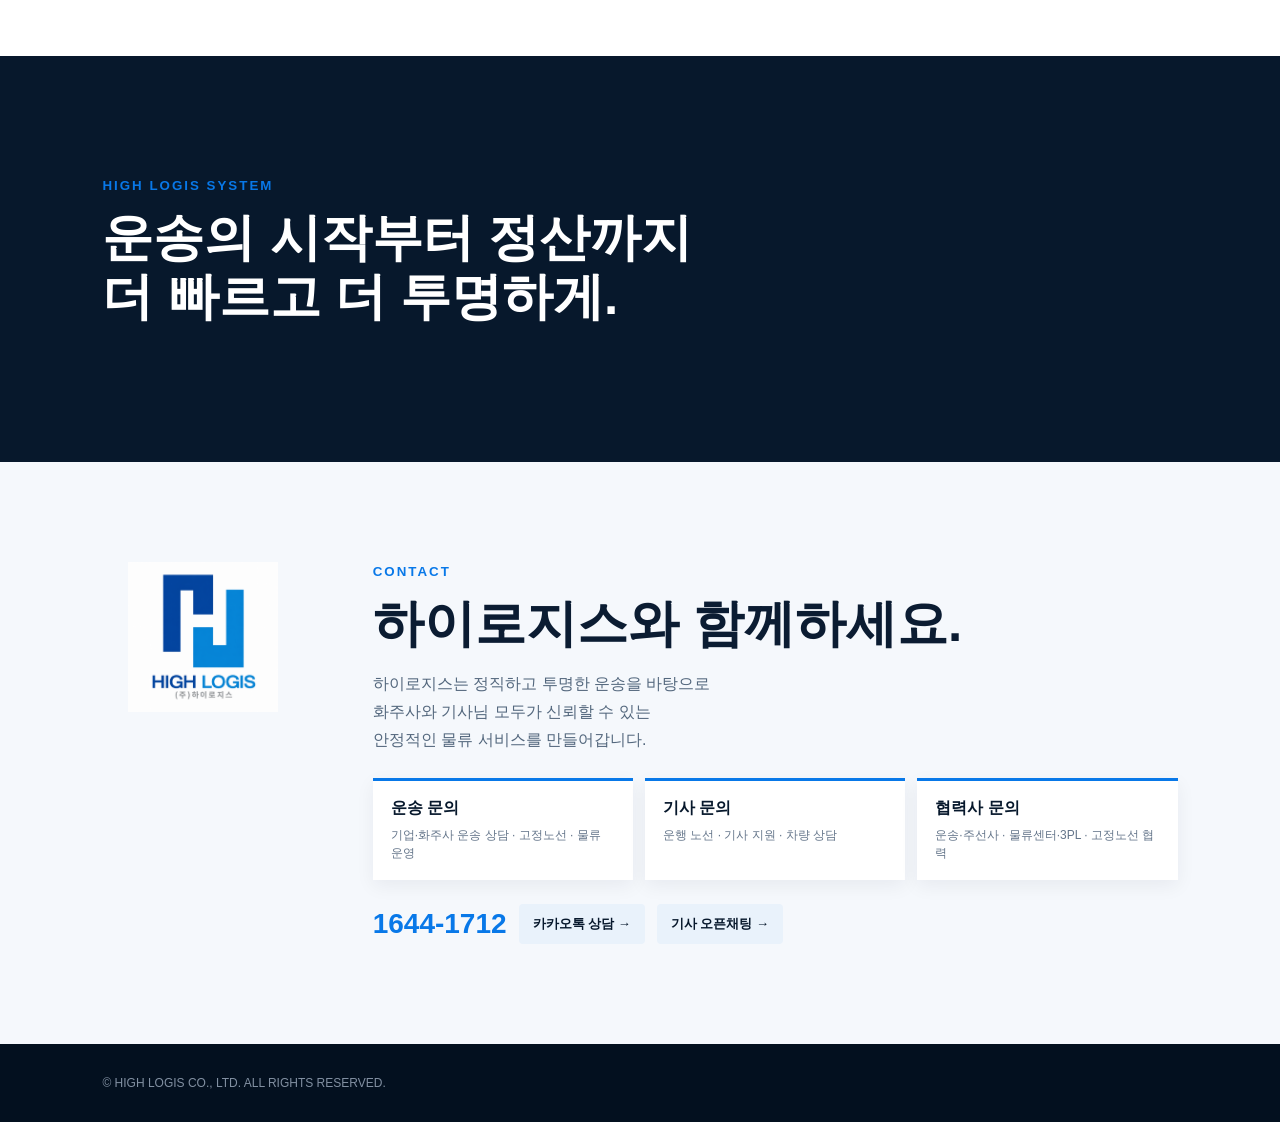
==== commit fd8ba70e: "Add '운임 계산기' link to navigation" ====
--- a/index.html
+++ b/index.html
@@ -1,3 +1,4 @@
+
 <!doctype html>
 <html lang="ko">
 <head>
@@ -12,7 +13,13 @@
   <a class="brand" href="#top"><img src="logo.png" alt="HIGH LOGIS"><span><strong>HIGH LOGIS</strong><small>(주)하이로지스</small></span></a>
   <a class="header-phone" href="tel:1644-1712"><small>대표전화</small><strong>1644-1712</strong></a>
   <nav class="nav">
-    <a href="about.html">회사소개</a><a href="service.html">운송서비스</a><a href="system.html" onclick="window.location.href='system.html'; return false;">운영시스템</a><a href="driver.html#driver-apply">기사모집</a><a href="partner.html">협력사 모집</a><a href="support.html">고객지원</a>
+    <a href="about.html">회사소개</a>
+    <a href="service.html">운송서비스</a>
+    <a href="system.html" onclick="window.location.href='system.html'; return false;">운영시스템</a>
+    <a href="driver.html#driver-apply">기사모집</a>
+    <a href="partner.html">협력사 모집</a>
+    <a href="support.html">고객지원</a>
+    <a href="calculator.html">운임 계산기</a>
   </nav>
   <a class="cta inquiry-open" href="#">운송·기사 문의</a>
 </header>
